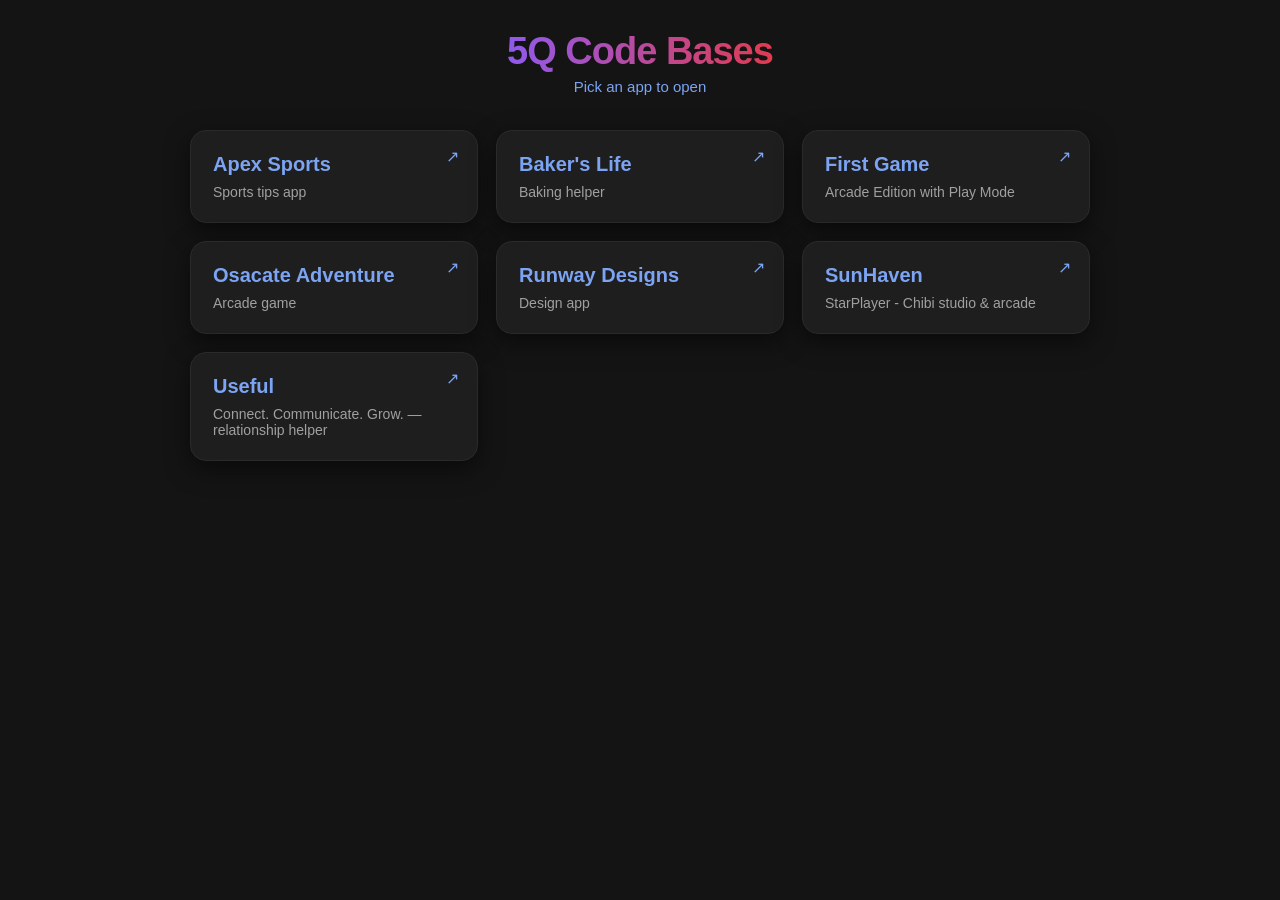
==== 5Q code bases/index.html @ f486c38b "updated code bases and index page" ====
<!DOCTYPE html>
<html lang="en">
<head>

<meta charset="UTF-8">
<meta name="viewport" content="width=device-width, initial-scale=1.0">

<title>5Q Code Bases - App Index</title>

<style>

*{
    box-sizing:border-box;
}

body{
    font-family:Arial,sans-serif;
    background:#141414;
    color:#e5e5e5;
    margin:0;
    padding:30px;
}

.container{
    max-width:900px;
    margin:auto;
}

.header{
    text-align:center;
    margin-bottom:35px;
}

.header h1{
    margin:0;
    font-size:38px;
    font-weight:900;
    letter-spacing:-1px;

    background:linear-gradient(
        90deg,
        #0F172A,
        #8B5CF6,
        #E63946,
        #00C853
    );

    -webkit-background-clip:text;
    color:transparent;
}

.header p{
    color:#7ca4f3;
    font-size:15px;
    margin-top:5px;
    font-weight:500;
}

.grid{
    display:grid;
    grid-template-columns:repeat(auto-fill,minmax(240px,1fr));
    gap:18px;
}

a.card{
    display:block;
    position:relative;
    background:#1e1e1e;
    padding:22px;
    border-radius:16px;
    box-shadow:0 8px 25px rgba(0,0,0,.5);
    text-decoration:none;
    color:#e5e5e5;
    border:1px solid #2a2a2a;
    transition:transform .15s ease, border-color .15s ease;
}

a.card::after{
    content:"↗";
    position:absolute;
    top:16px;
    right:18px;
    color:#7ca4f3;
    font-size:16px;
}

a.card:hover{
    transform:translateY(-3px);
    border-color:#7ca4f3;
}

a.card h2{
    margin:0 0 8px;
    font-size:20px;
    color:#7ca4f3;
}

a.card p{
    margin:0;
    font-size:14px;
    color:#a0a0a0;
}

</style>

</head>


<body>


<div class="container">

<div class="header">
<h1>5Q Code Bases</h1>
<p>Pick an app to open</p>
</div>

<div class="grid">

<a class="card" href="ApexSports.html" target="_blank" rel="noopener">
<h2>Apex Sports</h2>
<p>Sports tips app</p>
</a>

<a class="card" href="BakersLife.html" target="_blank" rel="noopener">
<h2>Baker's Life</h2>
<p>Baking helper</p>
</a>

<a class="card" href="FirstGame.html" target="_blank" rel="noopener">
<h2>First Game</h2>
<p>Arcade Edition with Play Mode</p>
</a>

<a class="card" href="Osacate.html" target="_blank" rel="noopener">
<h2>Osacate Adventure</h2>
<p>Arcade game</p>
</a>

<a class="card" href="RunwayDesigns.html" target="_blank" rel="noopener">
<h2>Runway Designs</h2>
<p>Design app</p>
</a>

<a class="card" href="SunHaven.html" target="_blank" rel="noopener">
<h2>SunHaven</h2>
<p>StarPlayer - Chibi studio & arcade</p>
</a>

<a class="card" href="Useful.html" target="_blank" rel="noopener">
<h2>Useful</h2>
<p>Connect. Communicate. Grow. — relationship helper</p>
</a>

</div>

</div>


</body>

</html>
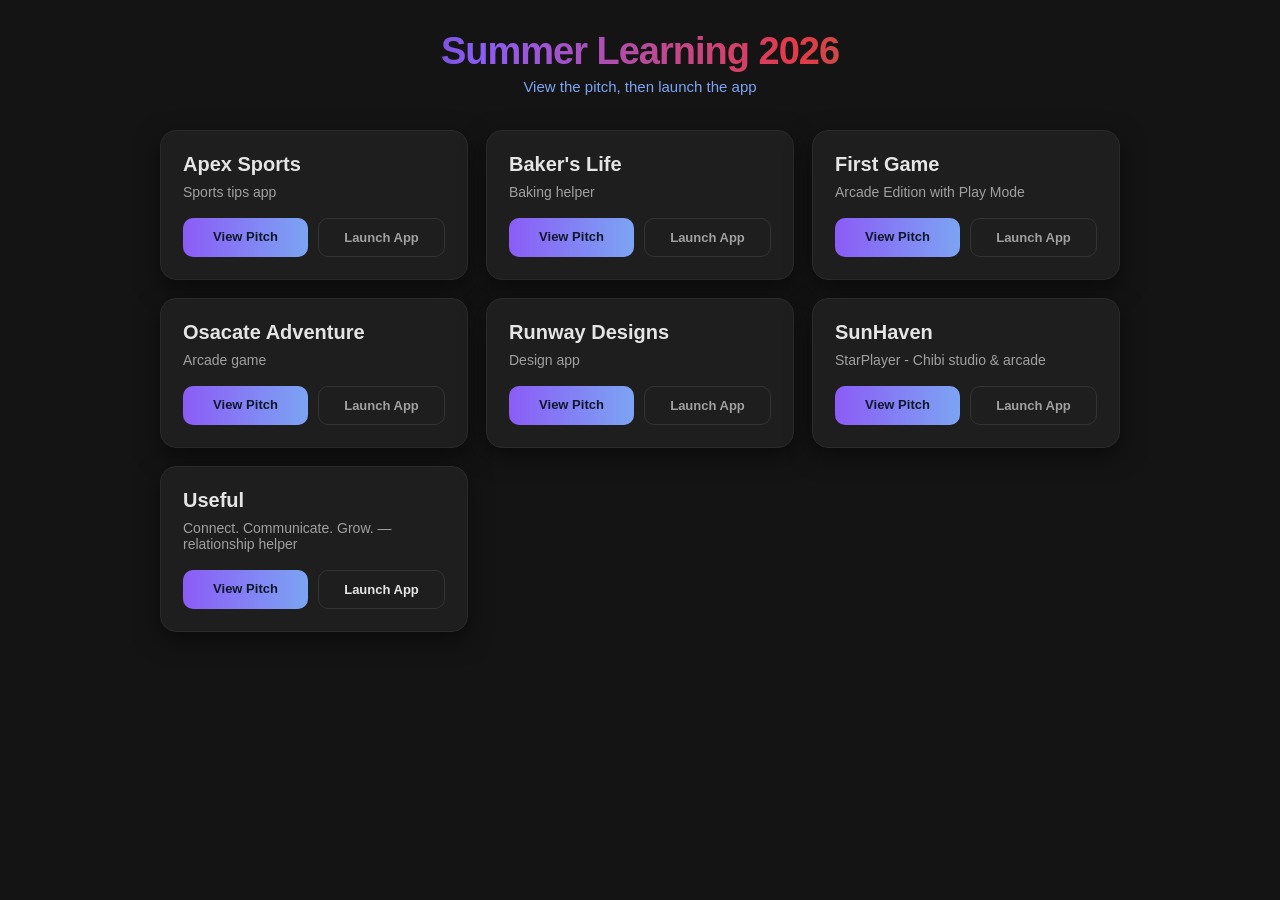
==== commit d3172554: "Final pitches and code bases" ====
--- a/5Q code bases/index.html
+++ b/5Q code bases/index.html
@@ -5,7 +5,7 @@
 <meta charset="UTF-8">
 <meta name="viewport" content="width=device-width, initial-scale=1.0">
 
-<title>5Q Code Bases - App Index</title>
+<title>Summer Learning 2026 - Pitch & Code Bases - App Index</title>
 
 <style>
 
@@ -22,7 +22,7 @@
 }
 
 .container{
-    max-width:900px;
+    max-width:960px;
     margin:auto;
 }
 
@@ -58,47 +58,85 @@
 
 .grid{
     display:grid;
-    grid-template-columns:repeat(auto-fill,minmax(240px,1fr));
+    grid-template-columns:repeat(auto-fill,minmax(260px,1fr));
     gap:18px;
 }
 
-a.card{
-    display:block;
-    position:relative;
+.card{
     background:#1e1e1e;
     padding:22px;
     border-radius:16px;
     box-shadow:0 8px 25px rgba(0,0,0,.5);
-    text-decoration:none;
-    color:#e5e5e5;
     border:1px solid #2a2a2a;
     transition:transform .15s ease, border-color .15s ease;
-}
-
-a.card::after{
-    content:"↗";
-    position:absolute;
-    top:16px;
-    right:18px;
-    color:#7ca4f3;
-    font-size:16px;
-}
-
-a.card:hover{
+    display:flex;
+    flex-direction:column;
+}
+
+.card:hover{
     transform:translateY(-3px);
     border-color:#7ca4f3;
 }
 
-a.card h2{
+.card h2{
     margin:0 0 8px;
     font-size:20px;
-    color:#7ca4f3;
-}
-
-a.card p{
+    color:#e5e5e5;
+}
+
+.card p{
     margin:0;
     font-size:14px;
     color:#a0a0a0;
+    flex-grow:1;
+}
+
+.card-links{
+    display:flex;
+    gap:10px;
+    margin-top:18px;
+}
+
+.btn{
+    flex:1;
+    text-align:center;
+    padding:11px 10px;
+    border-radius:10px;
+    font-size:13px;
+    font-weight:700;
+    text-decoration:none;
+    transition:opacity .15s ease, border-color .15s ease, color .15s ease;
+}
+
+.btn-pitch{
+    background:linear-gradient(90deg,#8B5CF6,#7ca4f3);
+    color:#0F172A;
+}
+
+.btn-pitch:hover{
+    opacity:.88;
+}
+
+.btn-app{
+    background:transparent;
+    border:1px solid #333;
+    color:#a0a0a0;
+}
+
+.btn-app:hover{
+    border-color:#7ca4f3;
+    color:#7ca4f3;
+}
+
+.btn-solo{
+    background:transparent;
+    border:1px solid #333;
+    color:#e5e5e5;
+}
+
+.btn-solo:hover{
+    border-color:#7ca4f3;
+    color:#7ca4f3;
 }
 
 </style>
@@ -112,46 +150,74 @@
 <div class="container">
 
 <div class="header">
-<h1>5Q Code Bases</h1>
-<p>Pick an app to open</p>
+<h1>Summer Learning 2026</h1>
+<p>View the pitch, then launch the app</p>
 </div>
 
 <div class="grid">
 
-<a class="card" href="ApexSports.html" target="_blank" rel="noopener">
+<div class="card">
 <h2>Apex Sports</h2>
 <p>Sports tips app</p>
-</a>
-
-<a class="card" href="BakersLife.html" target="_blank" rel="noopener">
+<div class="card-links">
+<a class="btn btn-pitch" href="Poster%20-%20Apex%20Sports.pdf" target="_blank" rel="noopener">View Pitch</a>
+<a class="btn btn-app" href="ApexSports.html" target="_blank" rel="noopener">Launch App</a>
+</div>
+</div>
+
+<div class="card">
 <h2>Baker's Life</h2>
 <p>Baking helper</p>
-</a>
-
-<a class="card" href="FirstGame.html" target="_blank" rel="noopener">
+<div class="card-links">
+<a class="btn btn-pitch" href="Poster%20-%20Bakers%20Life.pdf" target="_blank" rel="noopener">View Pitch</a>
+<a class="btn btn-app" href="BakersLife.html" target="_blank" rel="noopener">Launch App</a>
+</div>
+</div>
+
+<div class="card">
 <h2>First Game</h2>
 <p>Arcade Edition with Play Mode</p>
-</a>
-
-<a class="card" href="Osacate.html" target="_blank" rel="noopener">
+<div class="card-links">
+<a class="btn btn-pitch" href="Poster%20-%20First%20Game.pdf" target="_blank" rel="noopener">View Pitch</a>
+<a class="btn btn-app" href="FirstGame.html" target="_blank" rel="noopener">Launch App</a>
+</div>
+</div>
+
+<div class="card">
 <h2>Osacate Adventure</h2>
 <p>Arcade game</p>
-</a>
-
-<a class="card" href="RunwayDesigns.html" target="_blank" rel="noopener">
+<div class="card-links">
+<a class="btn btn-pitch" href="Poster%20-%20Osacate.pdf" target="_blank" rel="noopener">View Pitch</a>
+<a class="btn btn-app" href="Osacate.html" target="_blank" rel="noopener">Launch App</a>
+</div>
+</div>
+
+<div class="card">
 <h2>Runway Designs</h2>
 <p>Design app</p>
-</a>
-
-<a class="card" href="SunHaven.html" target="_blank" rel="noopener">
+<div class="card-links">
+<a class="btn btn-pitch" href="Poster%20-%20Runway%20Designs.pdf" target="_blank" rel="noopener">View Pitch</a>
+<a class="btn btn-app" href="RunwayDesigns.html" target="_blank" rel="noopener">Launch App</a>
+</div>
+</div>
+
+<div class="card">
 <h2>SunHaven</h2>
 <p>StarPlayer - Chibi studio & arcade</p>
-</a>
-
-<a class="card" href="Useful.html" target="_blank" rel="noopener">
+<div class="card-links">
+<a class="btn btn-pitch" href="Poster%20-%20Sun%20Haven.pdf" target="_blank" rel="noopener">View Pitch</a>
+<a class="btn btn-app" href="SunHaven.html" target="_blank" rel="noopener">Launch App</a>
+</div>
+</div>
+
+<div class="card">
 <h2>Useful</h2>
 <p>Connect. Communicate. Grow. — relationship helper</p>
-</a>
+<div class="card-links">
+    <a class="btn btn-pitch" href="Poster%20-%20Useful.pdf" target="_blank" rel="noopener">View Pitch</a>
+<a class="btn btn-solo" href="Useful.html" target="_blank" rel="noopener">Launch App</a>
+</div>
+</div>
 
 </div>
 
